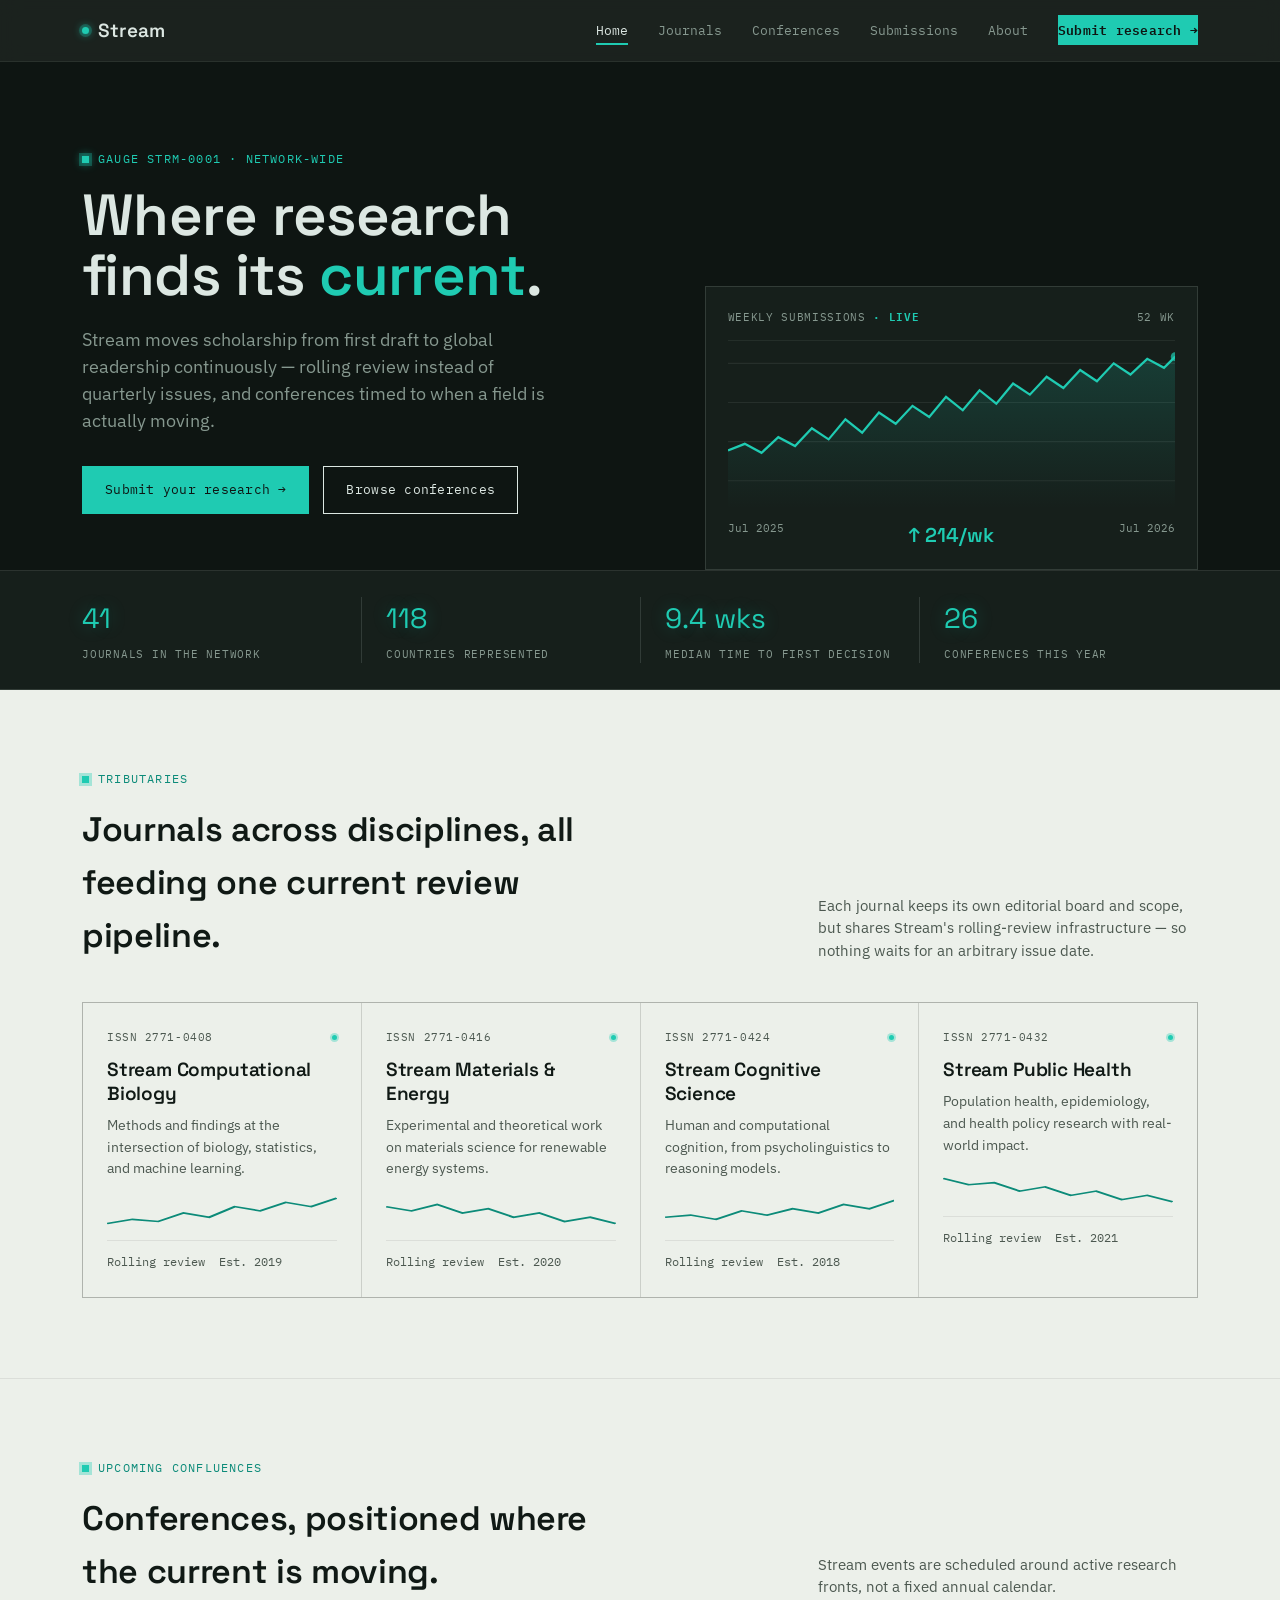
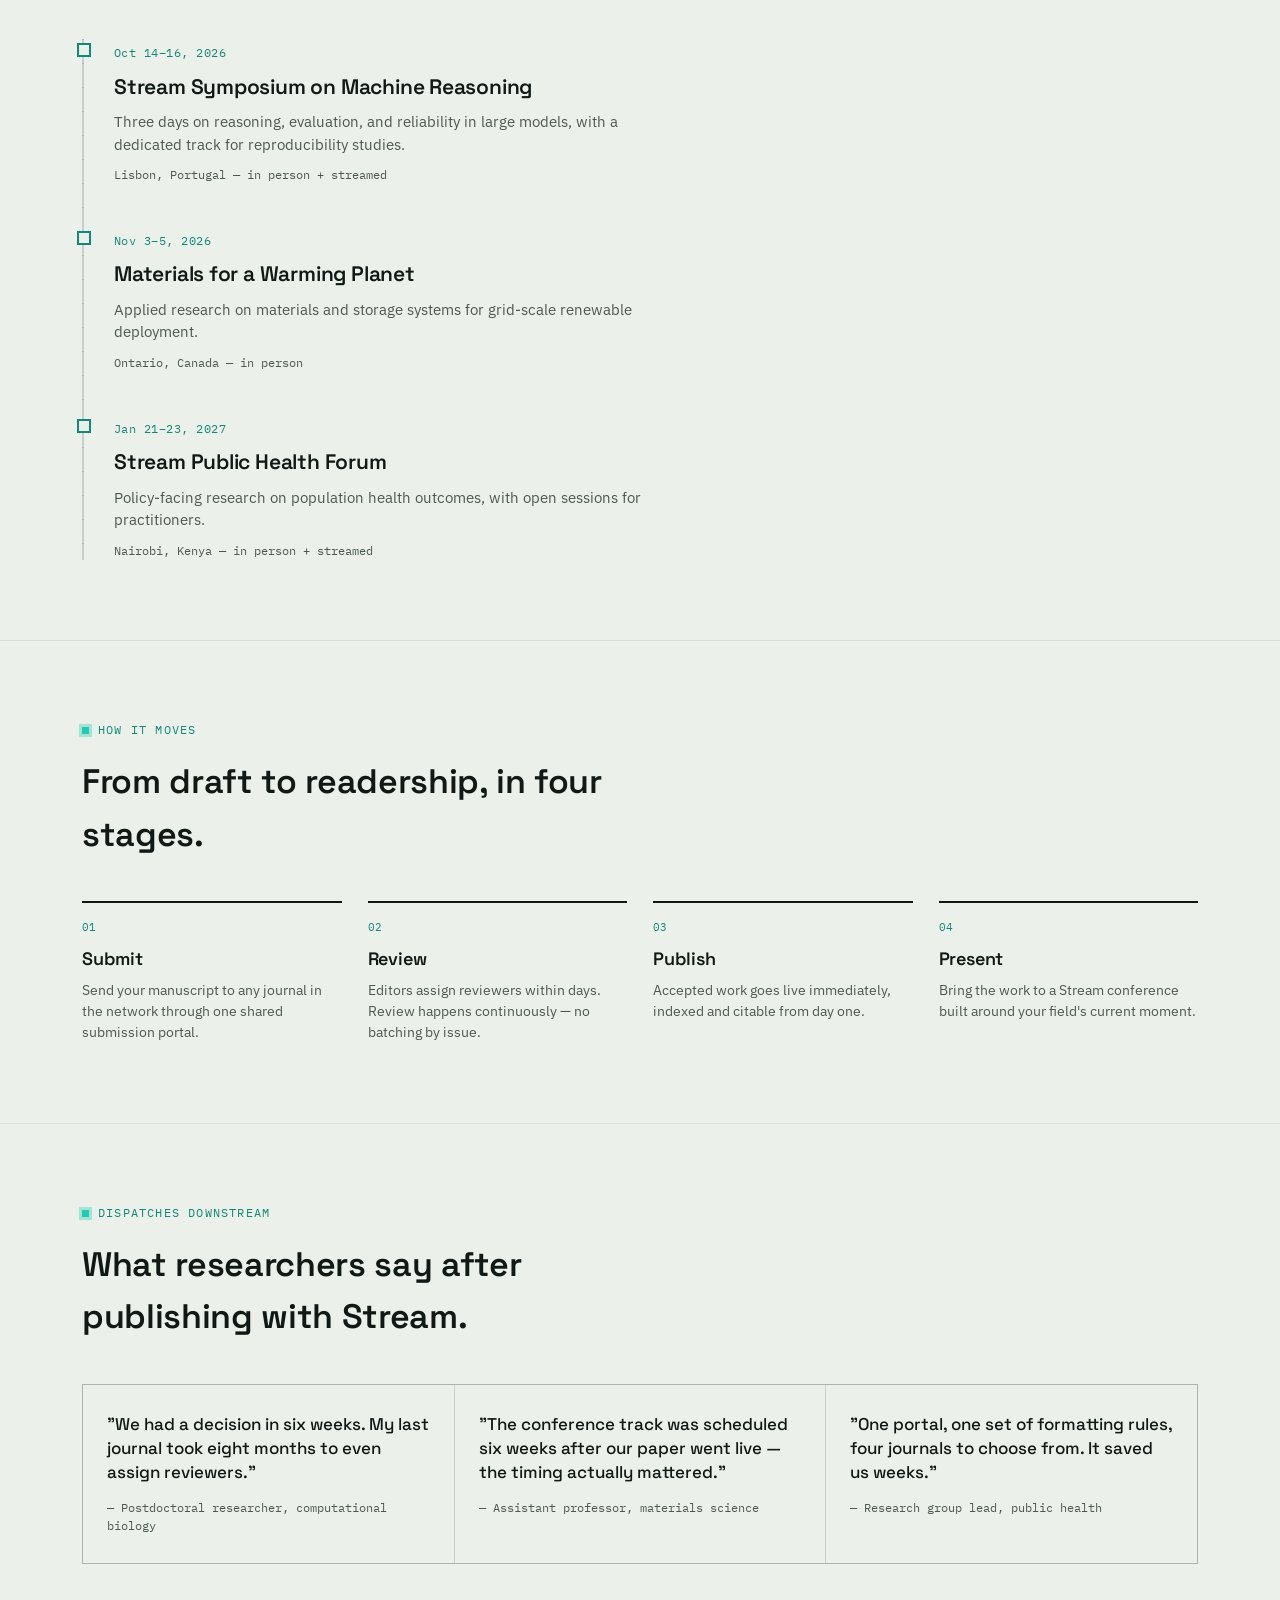
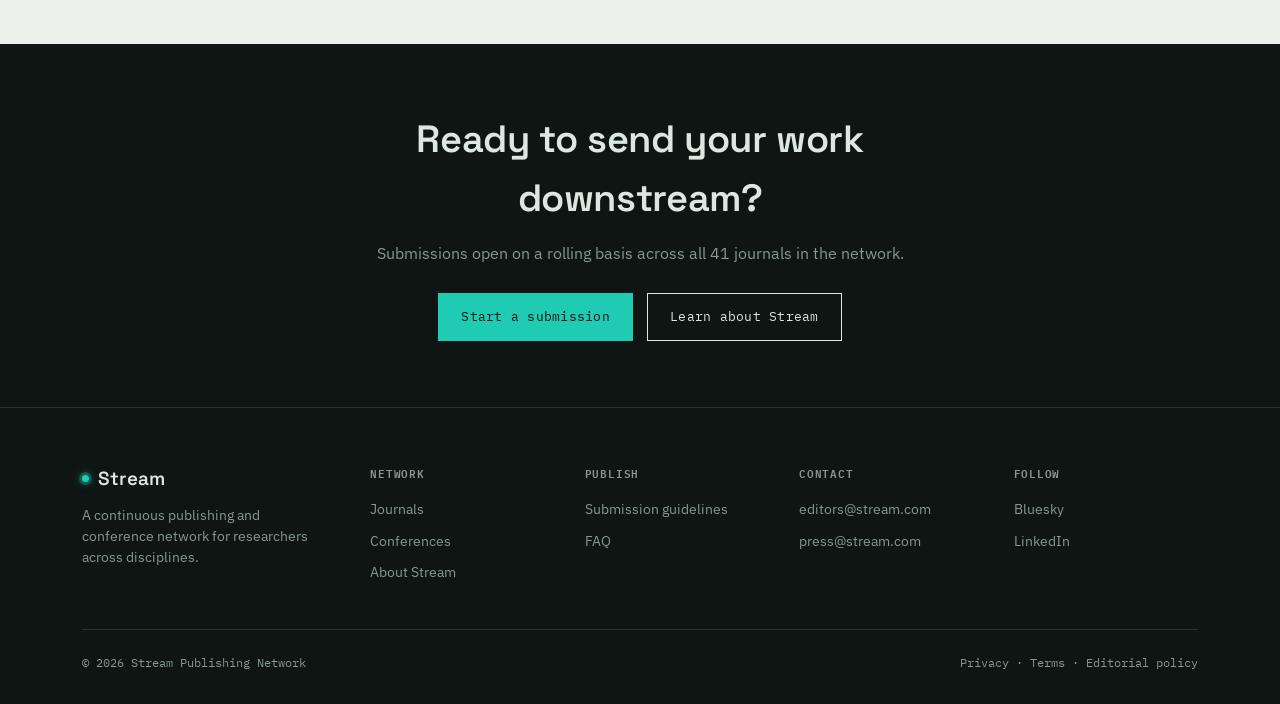
==== index.html @ e1306d45 "Initial commit" ====
<!DOCTYPE html>
<html lang="en">
<head>
<meta charset="UTF-8">
<meta name="viewport" content="width=device-width, initial-scale=1.0">
<title>Stream — Where research finds its current</title>
<meta name="description" content="Stream is a publishing and conference network for researchers — continuous review, global reach, and events that keep pace with your field.">
<link rel="stylesheet" href="style.css">
</head>
<body>

<header class="site-header">
  <nav class="nav">
    <a href="index.html" class="logo">
      <span class="live-dot"></span>Stream
    </a>
    <ul class="nav-links">
      <li><a href="index.html" class="active">Home</a></li>
      <li><a href="journals.html">Journals</a></li>
      <li><a href="conferences.html">Conferences</a></li>
      <li><a href="submissions.html">Submissions</a></li>
      <li><a href="about.html">About</a></li>
      <li><a href="submissions.html" class="nav-cta">Submit research →</a></li>
    </ul>
    <button class="nav-toggle" aria-label="Toggle menu"><span></span><span></span><span></span></button>
  </nav>
</header>

<section class="hero">
  <div class="wrap hero-grid">
    <div class="hero-inner">
      <div class="eyebrow">Gauge STRM-0001 · Network-wide</div>
      <h1>Where research<br>finds its <em>current</em>.</h1>
      <p class="lede">Stream moves scholarship from first draft to global readership continuously — rolling review instead of quarterly issues, and conferences timed to when a field is actually moving.</p>
      <div class="hero-actions">
        <a href="submissions.html" class="btn btn-primary">Submit your research <span class="btn-arrow">→</span></a>
        <a href="conferences.html" class="btn btn-ghost">Browse conferences</a>
      </div>
    </div>
    <div class="gauge-panel reveal">
      <div class="gauge-head"><span>Weekly submissions <b>· live</b></span><span>52 wk</span></div>
      <svg class="gauge-svg" viewBox="0 0 400 150" preserveAspectRatio="none" aria-hidden="true">
        <g stroke="rgba(220,231,227,0.08)" stroke-width="1">
          <line x1="0" y1="20" x2="400" y2="20"/>
          <line x1="0" y1="55" x2="400" y2="55"/>
          <line x1="0" y1="90" x2="400" y2="90"/>
          <line x1="0" y1="125" x2="400" y2="125"/>
        </g>
        <polyline points="0,98 15,92 30,100 45,86 60,94 75,78 90,88 105,70 120,82 135,64 150,74 165,58 180,68 195,50 210,62 225,44 240,56 255,38 270,48 285,32 300,42 315,26 330,36 345,20 360,30 375,16 390,24 400,14"
          fill="none" stroke="#1FCBB2" stroke-width="2"/>
        <polygon points="0,98 15,92 30,100 45,86 60,94 75,78 90,88 105,70 120,82 135,64 150,74 165,58 180,68 195,50 210,62 225,44 240,56 255,38 270,48 285,32 300,42 315,26 330,36 345,20 360,30 375,16 390,24 400,14 400,150 0,150"
          fill="url(#g1)" opacity="0.5"/>
        <defs>
          <linearGradient id="g1" x1="0" y1="0" x2="0" y2="1">
            <stop offset="0" stop-color="#1FCBB2" stop-opacity="0.35"/>
            <stop offset="1" stop-color="#1FCBB2" stop-opacity="0"/>
          </linearGradient>
        </defs>
        <circle cx="400" cy="14" r="4" fill="#1FCBB2"><animate attributeName="opacity" values="1;0.3;1" dur="2.2s" repeatCount="indefinite"/></circle>
      </svg>
      <div class="gauge-foot">
        <span>Jul 2025</span>
        <span class="reading">↑ 214/wk</span>
        <span>Jul 2026</span>
      </div>
    </div>
  </div>
</section>

<section class="confluence">
  <div class="wrap">
    <div class="confluence-item reveal">
      <div class="confluence-num">41</div>
      <div class="confluence-label">Journals in the network</div>
    </div>
    <div class="confluence-item reveal">
      <div class="confluence-num">118</div>
      <div class="confluence-label">Countries represented</div>
    </div>
    <div class="confluence-item reveal">
      <div class="confluence-num">9.4 wks</div>
      <div class="confluence-label">Median time to first decision</div>
    </div>
    <div class="confluence-item reveal">
      <div class="confluence-num">26</div>
      <div class="confluence-label">Conferences this year</div>
    </div>
  </div>
</section>

<section class="section">
  <div class="wrap">
    <div class="section-head">
      <div>
        <div class="eyebrow">Tributaries</div>
        <h2 class="reveal">Journals across disciplines, all feeding one current review pipeline.</h2>
      </div>
      <p class="reveal">Each journal keeps its own editorial board and scope, but shares Stream's rolling-review infrastructure — so nothing waits for an arbitrary issue date.</p>
    </div>
    <div class="tributaries">
      <div class="trib-card reveal">
        <div class="trib-code"><span>ISSN 2771-0408</span><span class="dot"></span></div>
        <h3>Stream Computational Biology</h3>
        <p>Methods and findings at the intersection of biology, statistics, and machine learning.</p>
        <svg class="trib-spark" viewBox="0 0 90 32" preserveAspectRatio="none" aria-hidden="true"><polyline points="0,26 10,22 20,24 30,16 40,20 50,10 60,14 70,6 80,10 90,2" fill="none" stroke="#0C8B79" stroke-width="1.5"/></svg>
      <div class="trib-meta"><span>Rolling review</span><span>Est. 2019</span></div>
      </div>
      <div class="trib-card reveal">
        <div class="trib-code"><span>ISSN 2771-0416</span><span class="dot"></span></div>
        <h3>Stream Materials &amp; Energy</h3>
        <p>Experimental and theoretical work on materials science for renewable energy systems.</p>
        <svg class="trib-spark" viewBox="0 0 90 32" preserveAspectRatio="none" aria-hidden="true"><polyline points="0,10 10,14 20,8 30,16 40,12 50,20 60,16 70,24 80,20 90,26" fill="none" stroke="#0C8B79" stroke-width="1.5"/></svg>
      <div class="trib-meta"><span>Rolling review</span><span>Est. 2020</span></div>
      </div>
      <div class="trib-card reveal">
        <div class="trib-code"><span>ISSN 2771-0424</span><span class="dot"></span></div>
        <h3>Stream Cognitive Science</h3>
        <p>Human and computational cognition, from psycholinguistics to reasoning models.</p>
        <svg class="trib-spark" viewBox="0 0 90 32" preserveAspectRatio="none" aria-hidden="true"><polyline points="0,20 10,18 20,22 30,14 40,18 50,12 60,16 70,8 80,12 90,4" fill="none" stroke="#0C8B79" stroke-width="1.5"/></svg>
      <div class="trib-meta"><span>Rolling review</span><span>Est. 2018</span></div>
      </div>
      <div class="trib-card reveal">
        <div class="trib-code"><span>ISSN 2771-0432</span><span class="dot"></span></div>
        <h3>Stream Public Health</h3>
        <p>Population health, epidemiology, and health policy research with real-world impact.</p>
        <svg class="trib-spark" viewBox="0 0 90 32" preserveAspectRatio="none" aria-hidden="true"><polyline points="0,6 10,12 20,10 30,18 40,14 50,22 60,18 70,26 80,22 90,28" fill="none" stroke="#0C8B79" stroke-width="1.5"/></svg>
      <div class="trib-meta"><span>Rolling review</span><span>Est. 2021</span></div>
      </div>
    </div>
  </div>
</section>

<section class="section">
  <div class="wrap">
    <div class="section-head">
      <div>
        <div class="eyebrow">Upcoming confluences</div>
        <h2 class="reveal">Conferences, positioned where the current is moving.</h2>
      </div>
      <p class="reveal">Stream events are scheduled around active research fronts, not a fixed annual calendar.</p>
    </div>
    <div class="river-map">
      <div class="stop reveal">
        <span class="stop-date">Oct 14–16, 2026</span>
        <h3>Stream Symposium on Machine Reasoning</h3>
        <p>Three days on reasoning, evaluation, and reliability in large models, with a dedicated track for reproducibility studies.</p>
        <span class="stop-loc">Lisbon, Portugal — in person + streamed</span>
      </div>
      <div class="stop reveal">
        <span class="stop-date">Nov 3–5, 2026</span>
        <h3>Materials for a Warming Planet</h3>
        <p>Applied research on materials and storage systems for grid-scale renewable deployment.</p>
        <span class="stop-loc">Ontario, Canada — in person</span>
      </div>
      <div class="stop reveal">
        <span class="stop-date">Jan 21–23, 2027</span>
        <h3>Stream Public Health Forum</h3>
        <p>Policy-facing research on population health outcomes, with open sessions for practitioners.</p>
        <span class="stop-loc">Nairobi, Kenya — in person + streamed</span>
      </div>
    </div>
  </div>
</section>

<section class="section">
  <div class="wrap">
    <div class="section-head">
      <div>
        <div class="eyebrow">How it moves</div>
        <h2 class="reveal">From draft to readership, in four stages.</h2>
      </div>
    </div>
    <div class="process">
      <div class="process-step reveal">
        <div class="process-num">01</div>
        <h3>Submit</h3>
        <p>Send your manuscript to any journal in the network through one shared submission portal.</p>
      </div>
      <div class="process-step reveal">
        <div class="process-num">02</div>
        <h3>Review</h3>
        <p>Editors assign reviewers within days. Review happens continuously — no batching by issue.</p>
      </div>
      <div class="process-step reveal">
        <div class="process-num">03</div>
        <h3>Publish</h3>
        <p>Accepted work goes live immediately, indexed and citable from day one.</p>
      </div>
      <div class="process-step reveal">
        <div class="process-num">04</div>
        <h3>Present</h3>
        <p>Bring the work to a Stream conference built around your field's current moment.</p>
      </div>
    </div>
  </div>
</section>

<section class="section" style="border-bottom:none;">
  <div class="wrap">
    <div class="section-head">
      <div>
        <div class="eyebrow">Dispatches downstream</div>
        <h2 class="reveal">What researchers say after publishing with Stream.</h2>
      </div>
    </div>
    <div class="dispatches">
      <div class="dispatch reveal">
        <blockquote>"We had a decision in six weeks. My last journal took eight months to even assign reviewers."</blockquote>
        <cite>— Postdoctoral researcher, computational biology</cite>
      </div>
      <div class="dispatch reveal">
        <blockquote>"The conference track was scheduled six weeks after our paper went live — the timing actually mattered."</blockquote>
        <cite>— Assistant professor, materials science</cite>
      </div>
      <div class="dispatch reveal">
        <blockquote>"One portal, one set of formatting rules, four journals to choose from. It saved us weeks."</blockquote>
        <cite>— Research group lead, public health</cite>
      </div>
    </div>
  </div>
</section>

<section class="cta-banner">
  <div class="wrap">
    <h2>Ready to send your work downstream?</h2>
    <p>Submissions open on a rolling basis across all 41 journals in the network.</p>
    <div class="hero-actions">
      <a href="submissions.html" class="btn btn-primary">Start a submission</a>
      <a href="about.html" class="btn btn-ghost">Learn about Stream</a>
    </div>
  </div>
</section>

<footer class="site-footer">
  <div class="wrap">
    <div class="footer-top">
      <div class="footer-brand">
        <a href="index.html" class="logo">
          <span class="live-dot"></span>Stream
        </a>
        <p>A continuous publishing and conference network for researchers across disciplines.</p>
      </div>
      <div class="footer-col">
        <h4>Network</h4>
        <a href="journals.html">Journals</a>
        <a href="conferences.html">Conferences</a>
        <a href="about.html">About Stream</a>
      </div>
      <div class="footer-col">
        <h4>Publish</h4>
        <a href="submissions.html">Submission guidelines</a>
        <a href="submissions.html#faq">FAQ</a>
      </div>
      <div class="footer-col">
        <h4>Contact</h4>
        <a href="mailto:editors@stream.com">editors@stream.com</a>
        <a href="mailto:press@stream.com">press@stream.com</a>
      </div>
      <div class="footer-col">
        <h4>Follow</h4>
        <a href="#">Bluesky</a>
        <a href="#">LinkedIn</a>
      </div>
    </div>
    <div class="footer-bottom">
      <span>© 2026 Stream Publishing Network</span>
      <span>Privacy · Terms · Editorial policy</span>
    </div>
  </div>
</footer>

<script src="main.js"></script>
</body>
</html>
---- style.css ----
/* =========================================================
   STREAM — design tokens
   Concept: the visual language of a stream-gauge / hydrology
   instrument network, not an editorial journal. Dark instrument
   panel for chrome + data, pale "chart paper" for reading sections.
   ========================================================= */
@import url('https://fonts.googleapis.com/css2?family=Space+Grotesk:wght@400;500;600;700&family=IBM+Plex+Sans:wght@400;500;600&family=IBM+Plex+Mono:wght@400;500;600&display=swap');

:root{
  --ink: #0E1512;
  --ink-raised: #161F1B;
  --ink-line: rgba(220,231,227,0.14);
  --ink-line-soft: rgba(220,231,227,0.07);
  --on-dark: #DCE7E2;
  --on-dark-soft: #86988F;

  --paper: #ECF0EA;
  --paper-raised: #E1E8DF;
  --line: rgba(14,21,18,0.15);
  --line-soft: rgba(14,21,18,0.08);
  --text: #101915;
  --text-soft: #4C5850;

  --flow: #1FCBB2;
  --flow-deep: #0C8B79;
  --flow-glow: rgba(31,203,178,0.35);
  --amber: #FFB238;
  --alert: #FF6B4A;

  --display: 'Space Grotesk', 'Arial Narrow', sans-serif;
  --body: 'IBM Plex Sans', -apple-system, BlinkMacSystemFont, sans-serif;
  --mono: 'IBM Plex Mono', ui-monospace, monospace;

  --max: 1180px;
}

*{box-sizing:border-box;}
html{scroll-behavior:smooth;}
body{
  margin:0;
  background:var(--paper);
  color:var(--text);
  font-family:var(--body);
  font-size:16px;
  line-height:1.55;
  -webkit-font-smoothing:antialiased;
}
img{max-width:100%;display:block;}
a{color:inherit;text-decoration:none;}
ul{margin:0;padding:0;list-style:none;}
h1,h2,h3,h4{font-family:var(--display);font-weight:600;margin:0;letter-spacing:-.01em;}
p{margin:0;}

.wrap{max-width:var(--max);margin:0 auto;padding:0 32px;}
@media (max-width:640px){.wrap{padding:0 20px;}}

/* -------------------- eyebrow / station label -------------------- */
.eyebrow{
  display:flex;align-items:center;gap:9px;
  font-family:var(--mono);font-size:12px;letter-spacing:.1em;text-transform:uppercase;
  color:var(--flow-deep);margin-bottom:16px;
}
.eyebrow::before{
  content:"";width:7px;height:7px;flex-shrink:0;
  background:var(--flow);
  box-shadow:0 0 0 3px var(--flow-glow);
}
.hero .eyebrow, .page-hero .eyebrow{color:var(--flow);}
.hero .eyebrow::before, .page-hero .eyebrow::before{box-shadow:0 0 0 3px rgba(31,203,178,.28), 0 0 10px var(--flow);}

/* -------------------- header / nav (permanent instrument bar) -------------------- */
.site-header{
  position:sticky;top:0;z-index:50;
  background:rgba(14,21,18,0.94);
  backdrop-filter:blur(10px);
  border-bottom:1px solid var(--ink-line-soft);
}
.nav{
  display:flex;align-items:center;justify-content:space-between;
  padding:16px 32px;max-width:var(--max);margin:0 auto;
}
.logo{
  font-family:var(--display);font-size:19px;font-weight:600;letter-spacing:.01em;
  display:flex;align-items:center;gap:9px;color:var(--on-dark);
}
.logo .live-dot{
  width:7px;height:7px;border-radius:50%;background:var(--flow);
  box-shadow:0 0 0 3px rgba(31,203,178,.25),0 0 8px var(--flow);
  animation:pulse 2.4s ease-in-out infinite;flex-shrink:0;
}
.logo svg{display:none;}
@keyframes pulse{0%,100%{opacity:1;}50%{opacity:.35;}}
.nav-links{display:flex;align-items:center;gap:30px;font-family:var(--mono);font-size:13px;}
.nav-links a{position:relative;padding:4px 0;color:var(--on-dark-soft);transition:color .2s ease;}
.nav-links a:hover, .nav-links a.active{color:var(--on-dark);}
.nav-links a.active::after{content:"";position:absolute;left:0;right:0;bottom:-2px;height:2px;background:var(--flow);}
.nav-cta{
  background:var(--flow);color:var(--ink) !important;padding:9px 16px;
  font-size:12.5px;letter-spacing:.02em;font-weight:600;
  transition:background .2s ease, transform .2s ease;
}
.nav-cta:hover{background:var(--on-dark);transform:translateY(-1px);}
.nav-toggle{display:none;background:none;border:0;cursor:pointer;padding:6px;}
.nav-toggle span{display:block;width:22px;height:2px;background:var(--on-dark);margin:5px 0;transition:.2s;}

@media (max-width:860px){
  .nav-links{
    position:fixed;inset:0 0 auto auto;top:57px;right:0;
    background:var(--ink-raised);flex-direction:column;align-items:flex-start;
    width:min(78vw,320px);height:calc(100vh - 57px);padding:30px 28px;gap:22px;
    border-left:1px solid var(--ink-line);
    transform:translateX(100%);transition:transform .3s ease;
  }
  .nav-links.open{transform:translateX(0);}
  .nav-toggle{display:block;}
  .nav-cta{margin-top:6px;}
}

/* -------------------- buttons -------------------- */
.btn{
  display:inline-flex;align-items:center;gap:8px;font-family:var(--mono);font-size:13px;
  letter-spacing:.02em;padding:13px 22px;border:1px solid var(--text);cursor:pointer;
  transition:all .2s ease;
}
.btn-primary{background:var(--text);color:var(--paper);}
.btn-primary:hover{background:var(--flow-deep);border-color:var(--flow-deep);color:#fff;transform:translateY(-1px);}
.btn-ghost{background:transparent;color:var(--text);}
.btn-ghost:hover{background:var(--text);color:var(--paper);}
.btn-arrow{transition:transform .2s ease;}
.btn:hover .btn-arrow{transform:translateX(3px);}

.hero .btn, .page-hero .btn, .cta-banner .btn{border-color:var(--on-dark);color:var(--on-dark);}
.hero .btn-primary, .page-hero .btn-primary, .cta-banner .btn-primary{background:var(--flow);border-color:var(--flow);color:var(--ink);}
.hero .btn-primary:hover, .page-hero .btn-primary:hover, .cta-banner .btn-primary:hover{background:var(--on-dark);border-color:var(--on-dark);}
.hero .btn-ghost:hover, .page-hero .btn-ghost:hover, .cta-banner .btn-ghost:hover{background:var(--on-dark);color:var(--ink);}

/* -------------------- hero: instrument panel + hydrograph -------------------- */
.hero{
  position:relative;overflow:hidden;padding:88px 0 0;
  background:var(--ink);color:var(--on-dark);
  border-bottom:1px solid var(--ink-line);
}
.hero-grid{display:grid;grid-template-columns:1.1fr .9fr;gap:20px;align-items:end;}
.hero-inner{position:relative;z-index:1;padding-bottom:56px;}
.hero h1{font-size:clamp(36px,5.2vw,58px);line-height:1.04;color:var(--on-dark);}
.hero h1 em{color:var(--flow);font-style:normal;}
.hero p.lede{font-size:17.5px;color:var(--on-dark-soft);max-width:480px;margin-top:20px;font-family:var(--body);}
.hero-actions{display:flex;gap:14px;margin-top:32px;flex-wrap:wrap;}

.gauge-panel{
  position:relative;border:1px solid var(--ink-line);background:var(--ink-raised);
  padding:20px 22px 0;align-self:end;
}
.gauge-head{display:flex;justify-content:space-between;align-items:baseline;font-family:var(--mono);font-size:11px;letter-spacing:.06em;color:var(--on-dark-soft);text-transform:uppercase;padding-bottom:14px;border-bottom:1px solid var(--ink-line-soft);}
.gauge-head b{color:var(--flow);font-weight:600;}
.gauge-svg{width:100%;height:auto;display:block;}
.gauge-foot{display:flex;justify-content:space-between;font-family:var(--mono);font-size:11px;color:var(--on-dark-soft);padding:12px 0 18px;}
.gauge-foot .reading{color:var(--flow);font-size:20px;font-weight:600;font-family:var(--display);}

.page-hero{padding:64px 0 52px;background:var(--ink);color:var(--on-dark);border-bottom:1px solid var(--ink-line);}
.page-hero h1{font-size:clamp(32px,4.6vw,48px);color:var(--on-dark);}
.page-hero p.lede{font-size:17px;color:var(--on-dark-soft);max-width:600px;margin-top:14px;font-family:var(--body);}

/* -------------------- confluence stat strip (dark readout) -------------------- */
.confluence{background:var(--ink-raised);border-bottom:1px solid var(--ink-line);}
.confluence .wrap{display:grid;grid-template-columns:repeat(4,1fr);padding:26px 32px;}
.confluence-item{padding:0 24px;border-left:1px solid var(--ink-line);}
.confluence-item:first-child{border-left:none;padding-left:0;}
.confluence-num{font-family:var(--display);font-size:28px;color:var(--flow);text-shadow:0 0 18px rgba(31,203,178,.3);}
.confluence-label{font-family:var(--mono);font-size:11px;letter-spacing:.07em;text-transform:uppercase;color:var(--on-dark-soft);margin-top:5px;}
@media (max-width:760px){.confluence .wrap{grid-template-columns:repeat(2,1fr);gap:22px 0;}.confluence-item{border-left:none;padding-left:0;}}

/* -------------------- section rhythm -------------------- */
.section{padding:80px 0;border-bottom:1px solid var(--line-soft);}
.section-head{display:flex;justify-content:space-between;align-items:flex-end;gap:20px;margin-bottom:40px;flex-wrap:wrap;}
.section-head h2{font-size:clamp(26px,3.4vw,34px);max-width:520px;}
.section-head p{color:var(--text-soft);max-width:380px;font-size:14.5px;}

/* -------------------- tributary / journal cards (gauge station plaques) -------------------- */
.tributaries{display:grid;grid-template-columns:repeat(auto-fit,minmax(258px,1fr));gap:1px;background:var(--line);border:1px solid var(--line);}
.trib-card{background:var(--paper);padding:26px 24px;transition:background .2s ease;}
.trib-card:hover{background:var(--paper-raised);}
.trib-code{font-family:var(--mono);font-size:11px;color:var(--text-soft);letter-spacing:.05em;display:flex;justify-content:space-between;align-items:center;}
.trib-code .dot{width:5px;height:5px;background:var(--flow);border-radius:50%;box-shadow:0 0 0 2px var(--flow-glow);}
.trib-card h3{font-size:19px;margin-top:12px;line-height:1.25;}
.trib-card p{color:var(--text-soft);font-size:14px;margin-top:9px;}
.trib-spark{width:100%;height:34px;margin-top:16px;display:block;}
.trib-meta{margin-top:10px;font-family:var(--mono);font-size:11.5px;color:var(--text-soft);display:flex;gap:14px;border-top:1px solid var(--line-soft);padding-top:12px;}

/* -------------------- conference stops (gauge network route) -------------------- */
.river-map{position:relative;padding-left:30px;border-left:2px solid var(--line);background-image:repeating-linear-gradient(to bottom, var(--line) 0 1px, transparent 1px 24px);background-position:-2px 0;background-size:2px 100%;background-repeat:repeat-y;}
.stop{position:relative;padding-bottom:42px;}
.stop:last-child{padding-bottom:0;}
.stop::before{
  content:"";position:absolute;left:-37px;top:4px;width:10px;height:10px;
  background:var(--paper);border:2px solid var(--flow-deep);
}
.stop-date{font-family:var(--mono);font-size:12px;color:var(--flow-deep);letter-spacing:.04em;}
.stop h3{font-size:21px;margin-top:7px;}
.stop p{color:var(--text-soft);margin-top:8px;font-size:14.5px;max-width:560px;}
.stop-loc{font-family:var(--mono);font-size:12px;color:var(--text-soft);margin-top:10px;display:block;}

/* -------------------- process -------------------- */
.process{display:grid;grid-template-columns:repeat(4,1fr);gap:26px;}
.process-step{border-top:2px solid var(--text);padding-top:16px;}
.process-num{font-family:var(--mono);font-size:11px;color:var(--flow-deep);}
.process-step h3{font-size:18px;margin-top:9px;}
.process-step p{font-size:13.5px;color:var(--text-soft);margin-top:7px;}
@media (max-width:860px){.process{grid-template-columns:repeat(2,1fr);}}
@media (max-width:520px){.process{grid-template-columns:1fr;}}

/* -------------------- dispatches -------------------- */
.dispatches{display:grid;grid-template-columns:repeat(3,1fr);gap:1px;background:var(--line);border:1px solid var(--line);}
.dispatch{background:var(--paper);padding:28px 24px;}
.dispatch blockquote{font-family:var(--display);font-weight:500;font-size:17px;line-height:1.4;margin:0;color:var(--text);}
.dispatch cite{display:block;margin-top:15px;font-style:normal;font-family:var(--mono);font-size:11.5px;color:var(--text-soft);}
@media (max-width:860px){.dispatches{grid-template-columns:1fr;}}

/* -------------------- cta banner -------------------- */
.cta-banner{background:var(--ink);color:var(--on-dark);padding:66px 0;text-align:center;border-bottom:1px solid var(--ink-line);}
.cta-banner h2{color:var(--on-dark);font-size:clamp(26px,3.6vw,38px);max-width:620px;margin:0 auto;}
.cta-banner p{color:var(--on-dark-soft);margin-top:13px;font-size:15.5px;}
.cta-banner .hero-actions{justify-content:center;margin-top:28px;}

/* -------------------- footer -------------------- */
.site-footer{padding:56px 0 32px;background:var(--ink);color:var(--on-dark);}
.footer-top{display:grid;grid-template-columns:1.4fr repeat(4,1fr);gap:30px;padding-bottom:40px;border-bottom:1px solid var(--ink-line);}
.footer-brand .logo{margin-bottom:12px;color:var(--on-dark);}
.footer-brand p{color:var(--on-dark-soft);font-size:13.5px;max-width:240px;}
.footer-col h4{font-family:var(--mono);font-size:11px;letter-spacing:.07em;text-transform:uppercase;color:var(--on-dark-soft);margin-bottom:13px;}
.footer-col a{display:block;font-size:14px;padding:5px 0;color:var(--on-dark-soft);transition:color .15s ease;}
.footer-col a:hover{color:var(--flow);}
.footer-bottom{display:flex;justify-content:space-between;padding-top:24px;font-family:var(--mono);font-size:11.5px;color:var(--on-dark-soft);flex-wrap:wrap;gap:10px;}
@media (max-width:860px){.footer-top{grid-template-columns:repeat(2,1fr);}}
@media (max-width:520px){.footer-top{grid-template-columns:1fr;}}

/* -------------------- generic content blocks -------------------- */
.two-col{display:grid;grid-template-columns:1fr 1fr;gap:56px;}
@media (max-width:860px){.two-col{grid-template-columns:1fr;}}
.prose p{color:var(--text-soft);font-size:15.5px;margin-bottom:15px;}
.prose h3{font-size:21px;margin:26px 0 11px;}

.value-grid{display:grid;grid-template-columns:repeat(3,1fr);gap:26px;}
@media (max-width:760px){.value-grid{grid-template-columns:1fr;}}
.value-card{padding-top:16px;border-top:1px solid var(--line);}
.value-card h3{font-size:18px;margin-bottom:7px;}
.value-card p{color:var(--text-soft);font-size:14px;}

.people-grid{display:grid;grid-template-columns:repeat(4,1fr);gap:24px;}
@media (max-width:860px){.people-grid{grid-template-columns:repeat(2,1fr);}}
.person{padding-top:13px;border-top:1px solid var(--line);}
.person h3{font-size:15.5px;font-family:var(--body);font-weight:600;}
.person span{display:block;font-family:var(--mono);font-size:11.5px;color:var(--text-soft);margin-top:4px;}

.checklist{display:flex;flex-direction:column;gap:13px;}
.checklist li{display:flex;gap:12px;font-size:14.5px;color:var(--text-soft);align-items:flex-start;}
.checklist li::before{content:"—";color:var(--flow-deep);flex-shrink:0;font-family:var(--mono);}

table.timeline{width:100%;border-collapse:collapse;margin-top:6px;}
table.timeline th{font-family:var(--mono);font-size:11px;text-transform:uppercase;letter-spacing:.06em;color:var(--text-soft);text-align:left;padding:10px 14px;border-bottom:1px solid var(--line);}
table.timeline td{padding:13px 14px;border-bottom:1px solid var(--line-soft);font-size:14px;}
table.timeline td:first-child{font-family:var(--mono);color:var(--flow-deep);white-space:nowrap;}

.faq-item{border-top:1px solid var(--line);padding:20px 0;}
.faq-item h3{font-size:16.5px;margin-bottom:7px;}
.faq-item p{color:var(--text-soft);font-size:14px;}

.filter-row{display:flex;gap:10px;flex-wrap:wrap;margin-bottom:34px;}
.filter-pill{font-family:var(--mono);font-size:12px;padding:8px 16px;border:1px solid var(--line);color:var(--text-soft);cursor:pointer;transition:all .15s ease;background:transparent;}
.filter-pill:hover, .filter-pill.active{border-color:var(--flow-deep);color:var(--flow-deep);background:var(--paper-raised);}

/* scroll reveal */
.reveal{opacity:0;transform:translateY(14px);transition:opacity .6s ease, transform .6s ease;}
.reveal.in{opacity:1;transform:translateY(0);}
@media (prefers-reduced-motion: reduce){
  .reveal{opacity:1;transform:none;transition:none;}
  .logo .live-dot{animation:none;}
  html{scroll-behavior:auto;}
}
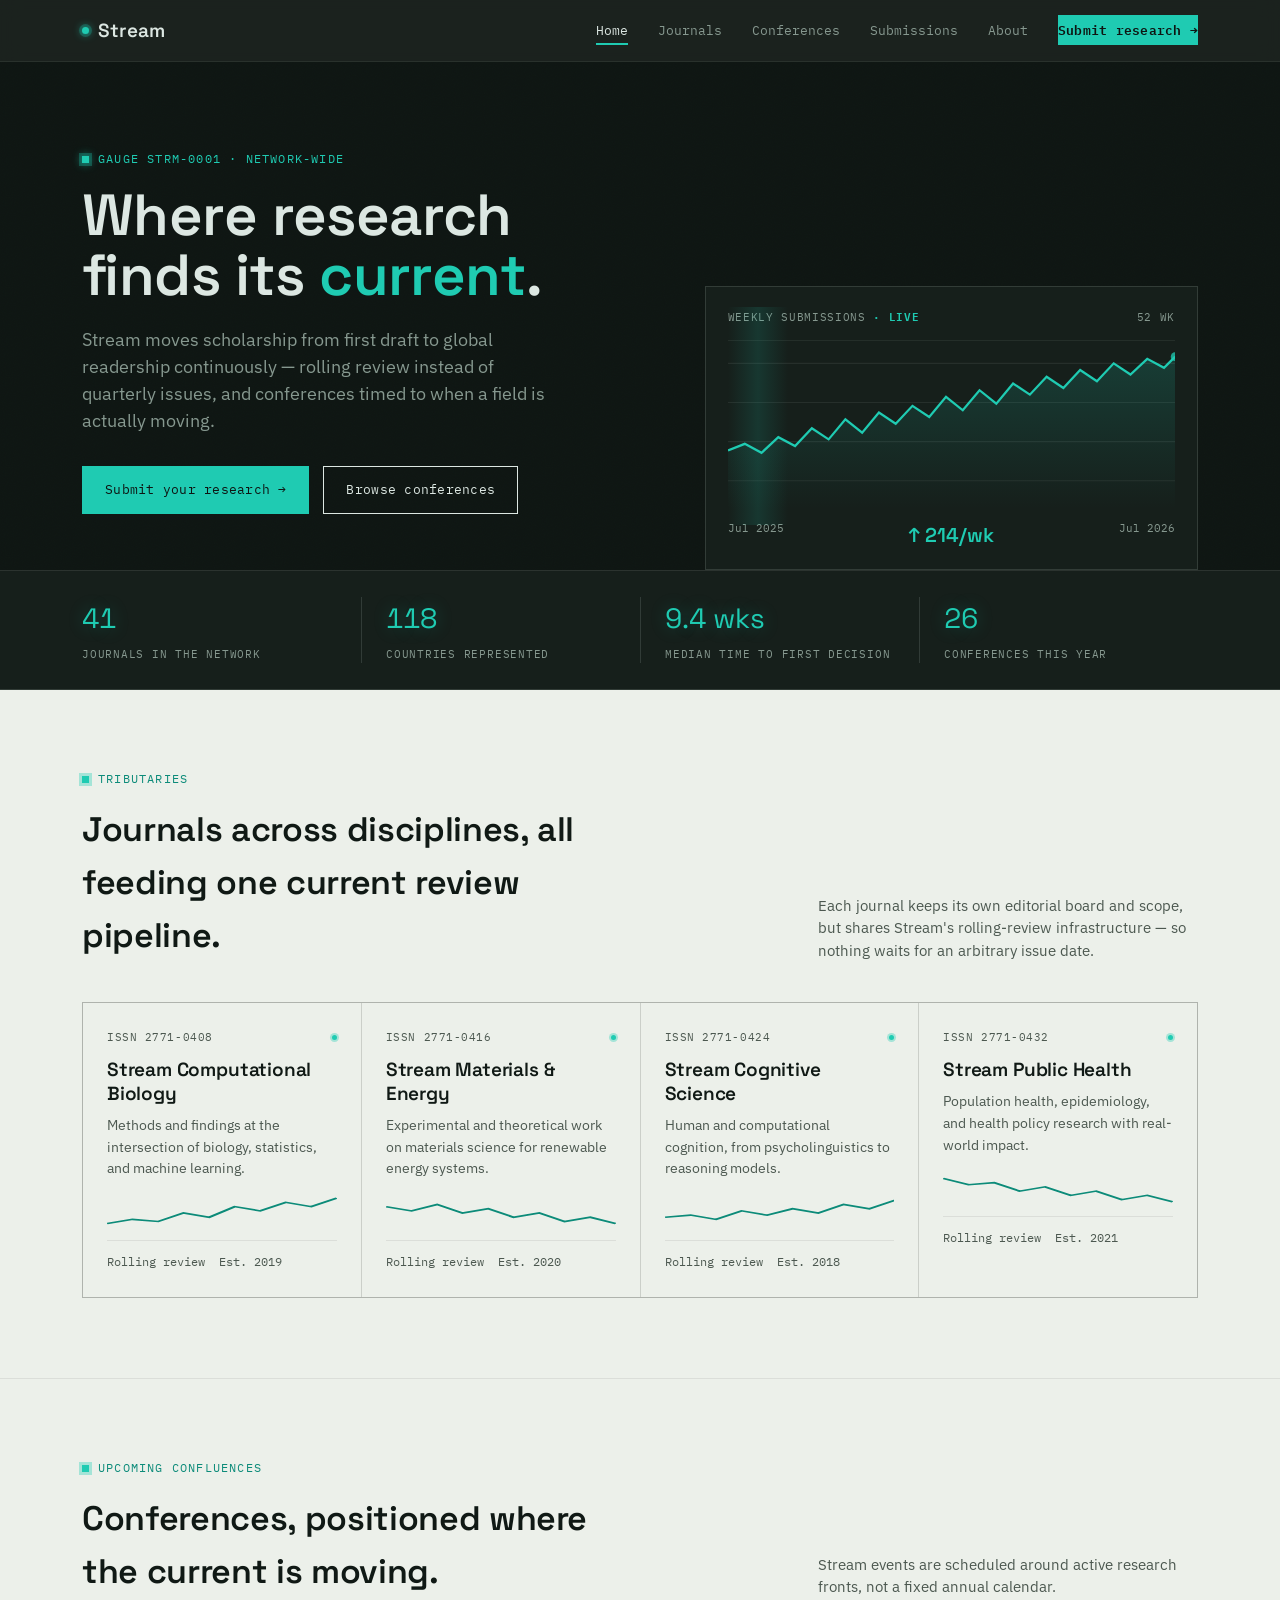
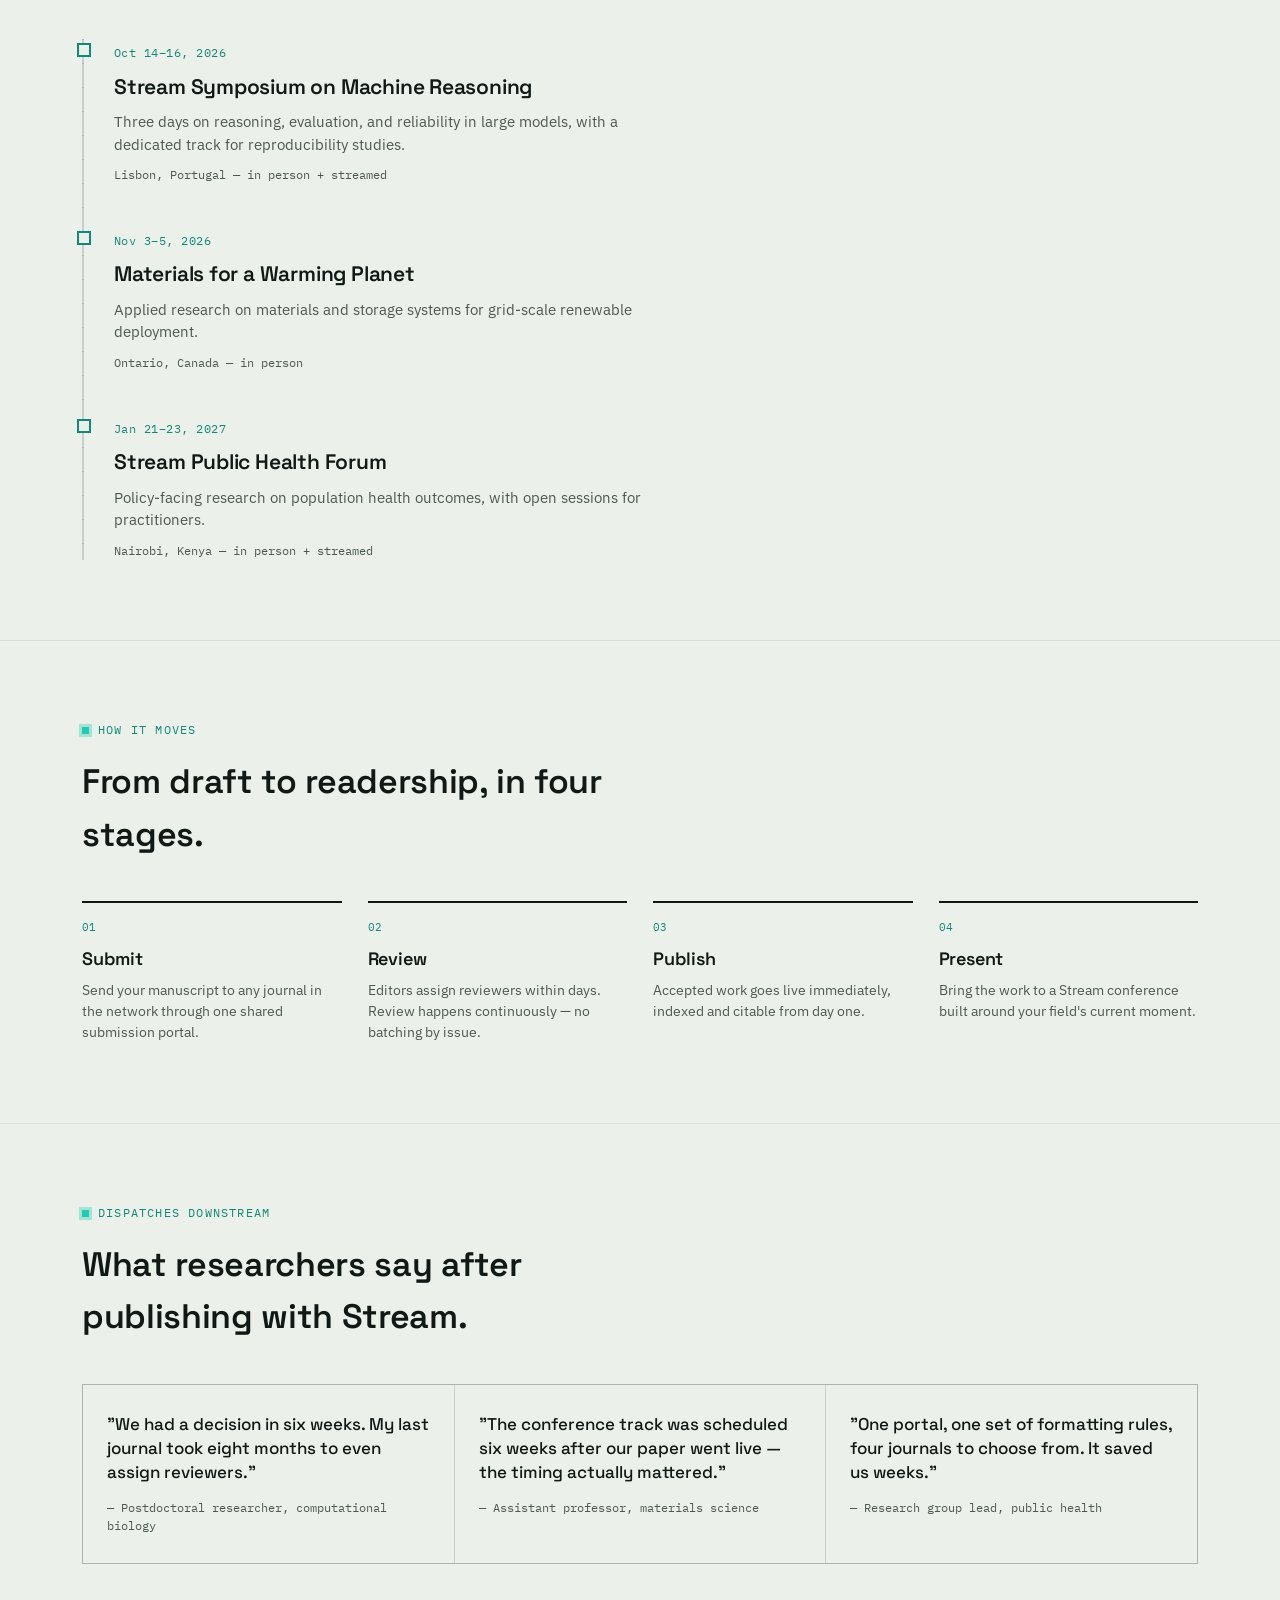
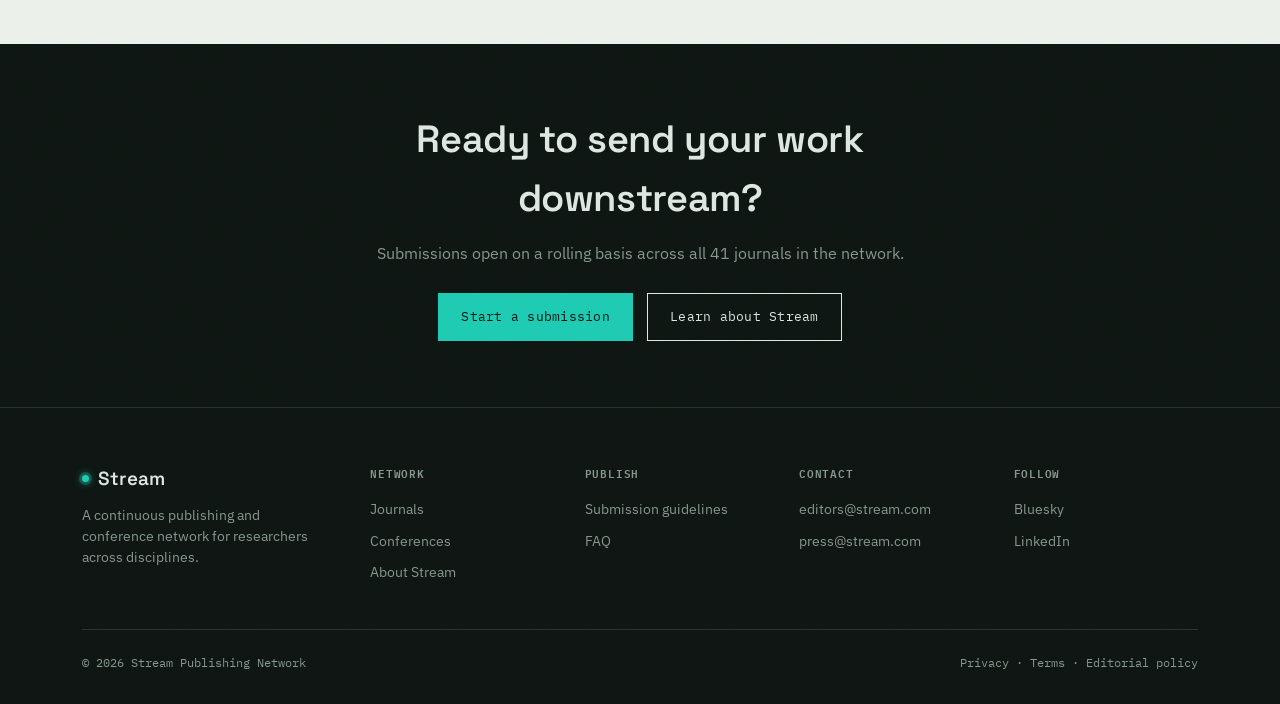
==== commit 6ff8b10d: "Initial commit" ====
--- a/index.html
+++ b/index.html
@@ -20,7 +20,7 @@
       <li><a href="conferences.html">Conferences</a></li>
       <li><a href="submissions.html">Submissions</a></li>
       <li><a href="about.html">About</a></li>
-      <li><a href="submissions.html" class="nav-cta">Submit research →</a></li>
+      <li><a href="submissions.html#submission-form" class="nav-cta">Submit research →</a></li>
     </ul>
     <button class="nav-toggle" aria-label="Toggle menu"><span></span><span></span><span></span></button>
   </nav>
@@ -33,7 +33,7 @@
       <h1>Where research<br>finds its <em>current</em>.</h1>
       <p class="lede">Stream moves scholarship from first draft to global readership continuously — rolling review instead of quarterly issues, and conferences timed to when a field is actually moving.</p>
       <div class="hero-actions">
-        <a href="submissions.html" class="btn btn-primary">Submit your research <span class="btn-arrow">→</span></a>
+        <a href="submissions.html#submission-form" class="btn btn-primary">Submit your research <span class="btn-arrow">→</span></a>
         <a href="conferences.html" class="btn btn-ghost">Browse conferences</a>
       </div>
     </div>
@@ -47,7 +47,7 @@
           <line x1="0" y1="125" x2="400" y2="125"/>
         </g>
         <polyline points="0,98 15,92 30,100 45,86 60,94 75,78 90,88 105,70 120,82 135,64 150,74 165,58 180,68 195,50 210,62 225,44 240,56 255,38 270,48 285,32 300,42 315,26 330,36 345,20 360,30 375,16 390,24 400,14"
-          fill="none" stroke="#1FCBB2" stroke-width="2"/>
+          fill="none" stroke="#1FCBB2" stroke-width="2" pathLength="1"/>
         <polygon points="0,98 15,92 30,100 45,86 60,94 75,78 90,88 105,70 120,82 135,64 150,74 165,58 180,68 195,50 210,62 225,44 240,56 255,38 270,48 285,32 300,42 315,26 330,36 345,20 360,30 375,16 390,24 400,14 400,150 0,150"
           fill="url(#g1)" opacity="0.5"/>
         <defs>
@@ -102,28 +102,28 @@
         <div class="trib-code"><span>ISSN 2771-0408</span><span class="dot"></span></div>
         <h3>Stream Computational Biology</h3>
         <p>Methods and findings at the intersection of biology, statistics, and machine learning.</p>
-        <svg class="trib-spark" viewBox="0 0 90 32" preserveAspectRatio="none" aria-hidden="true"><polyline points="0,26 10,22 20,24 30,16 40,20 50,10 60,14 70,6 80,10 90,2" fill="none" stroke="#0C8B79" stroke-width="1.5"/></svg>
+        <svg class="trib-spark" viewBox="0 0 90 32" preserveAspectRatio="none" aria-hidden="true"><polyline points="0,26 10,22 20,24 30,16 40,20 50,10 60,14 70,6 80,10 90,2" fill="none" stroke="#0C8B79" stroke-width="1.5" pathLength="1"/></svg>
       <div class="trib-meta"><span>Rolling review</span><span>Est. 2019</span></div>
       </div>
       <div class="trib-card reveal">
         <div class="trib-code"><span>ISSN 2771-0416</span><span class="dot"></span></div>
         <h3>Stream Materials &amp; Energy</h3>
         <p>Experimental and theoretical work on materials science for renewable energy systems.</p>
-        <svg class="trib-spark" viewBox="0 0 90 32" preserveAspectRatio="none" aria-hidden="true"><polyline points="0,10 10,14 20,8 30,16 40,12 50,20 60,16 70,24 80,20 90,26" fill="none" stroke="#0C8B79" stroke-width="1.5"/></svg>
+        <svg class="trib-spark" viewBox="0 0 90 32" preserveAspectRatio="none" aria-hidden="true"><polyline points="0,10 10,14 20,8 30,16 40,12 50,20 60,16 70,24 80,20 90,26" fill="none" stroke="#0C8B79" stroke-width="1.5" pathLength="1"/></svg>
       <div class="trib-meta"><span>Rolling review</span><span>Est. 2020</span></div>
       </div>
       <div class="trib-card reveal">
         <div class="trib-code"><span>ISSN 2771-0424</span><span class="dot"></span></div>
         <h3>Stream Cognitive Science</h3>
         <p>Human and computational cognition, from psycholinguistics to reasoning models.</p>
-        <svg class="trib-spark" viewBox="0 0 90 32" preserveAspectRatio="none" aria-hidden="true"><polyline points="0,20 10,18 20,22 30,14 40,18 50,12 60,16 70,8 80,12 90,4" fill="none" stroke="#0C8B79" stroke-width="1.5"/></svg>
+        <svg class="trib-spark" viewBox="0 0 90 32" preserveAspectRatio="none" aria-hidden="true"><polyline points="0,20 10,18 20,22 30,14 40,18 50,12 60,16 70,8 80,12 90,4" fill="none" stroke="#0C8B79" stroke-width="1.5" pathLength="1"/></svg>
       <div class="trib-meta"><span>Rolling review</span><span>Est. 2018</span></div>
       </div>
       <div class="trib-card reveal">
         <div class="trib-code"><span>ISSN 2771-0432</span><span class="dot"></span></div>
         <h3>Stream Public Health</h3>
         <p>Population health, epidemiology, and health policy research with real-world impact.</p>
-        <svg class="trib-spark" viewBox="0 0 90 32" preserveAspectRatio="none" aria-hidden="true"><polyline points="0,6 10,12 20,10 30,18 40,14 50,22 60,18 70,26 80,22 90,28" fill="none" stroke="#0C8B79" stroke-width="1.5"/></svg>
+        <svg class="trib-spark" viewBox="0 0 90 32" preserveAspectRatio="none" aria-hidden="true"><polyline points="0,6 10,12 20,10 30,18 40,14 50,22 60,18 70,26 80,22 90,28" fill="none" stroke="#0C8B79" stroke-width="1.5" pathLength="1"/></svg>
       <div class="trib-meta"><span>Rolling review</span><span>Est. 2021</span></div>
       </div>
     </div>
@@ -225,7 +225,7 @@
     <h2>Ready to send your work downstream?</h2>
     <p>Submissions open on a rolling basis across all 41 journals in the network.</p>
     <div class="hero-actions">
-      <a href="submissions.html" class="btn btn-primary">Start a submission</a>
+      <a href="submissions.html#submission-form" class="btn btn-primary">Start a submission</a>
       <a href="about.html" class="btn btn-ghost">Learn about Stream</a>
     </div>
   </div>
--- a/style.css
+++ b/style.css
@@ -269,6 +269,105 @@
 .filter-pill{font-family:var(--mono);font-size:12px;padding:8px 16px;border:1px solid var(--line);color:var(--text-soft);cursor:pointer;transition:all .15s ease;background:transparent;}
 .filter-pill:hover, .filter-pill.active{border-color:var(--flow-deep);color:var(--flow-deep);background:var(--paper-raised);}
 
+/* -------------------- submission form -------------------- */
+.submit-form{max-width:820px;}
+.form-grid{display:grid;grid-template-columns:1fr 1fr;gap:20px 24px;margin-bottom:28px;}
+.field{display:flex;flex-direction:column;gap:7px;}
+.field-wide{grid-column:1 / -1;}
+.field label{font-family:var(--mono);font-size:12px;letter-spacing:.03em;color:var(--text-soft);}
+.field input[type=text], .field input[type=email], .field select, .field textarea, .field input[type=file]{
+  font-family:var(--body);font-size:14.5px;padding:11px 13px;border:1px solid var(--line);
+  background:var(--paper-raised);color:var(--text);width:100%;
+}
+.field input:focus, .field select:focus, .field textarea:focus{outline:none;border-color:var(--flow-deep);}
+.field textarea{resize:vertical;font-family:var(--body);}
+.checkbox-field label{flex-direction:row;align-items:flex-start;gap:10px;font-family:var(--body);font-size:13.5px;color:var(--text-soft);}
+.checkbox-field input{margin-top:3px;width:auto;}
+.form-status{margin-top:16px;font-family:var(--mono);font-size:13px;min-height:16px;}
+.form-status.success{color:var(--flow-deep);}
+.form-status.error{color:var(--alert);}
+#submit-btn:disabled{opacity:.6;cursor:not-allowed;}
+@media (max-width:640px){.form-grid{grid-template-columns:1fr;}}
+
+/* -------------------- scroll progress bar (the "gauge level") -------------------- */
+#scroll-progress{
+  position:fixed;top:0;left:0;height:2.5px;width:0%;
+  background:linear-gradient(90deg,var(--flow-deep),var(--flow));
+  box-shadow:0 0 8px var(--flow-glow);
+  z-index:100;transition:width .08s linear;
+}
+
+/* header gains weight once page is scrolled */
+.site-header{transition:box-shadow .3s ease, background .3s ease;}
+.site-header.scrolled{
+  box-shadow:0 1px 0 var(--ink-line), 0 12px 24px -12px rgba(0,0,0,0.45);
+  background:rgba(14,21,18,0.98);
+}
+
+/* -------------------- cursor spotlight on instrument sections -------------------- */
+.hero, .cta-banner, .page-hero, .confluence{position:relative;}
+.hero::before, .cta-banner::before, .page-hero::before, .confluence::before{
+  content:"";position:absolute;inset:0;pointer-events:none;z-index:0;
+  background:radial-gradient(480px circle at var(--mx,50%) var(--my,20%), rgba(31,203,178,0.10), transparent 65%);
+  opacity:0;transition:opacity .4s ease;
+}
+.hero:hover::before, .cta-banner:hover::before, .page-hero:hover::before, .confluence:hover::before{opacity:1;}
+.hero > *, .cta-banner > *, .page-hero > *{position:relative;z-index:1;}
+
+/* faint grain for tactile depth on dark panels */
+.hero::after, .cta-banner::after, .page-hero::after, .site-footer::before{
+  content:"";position:absolute;inset:0;pointer-events:none;z-index:0;opacity:.5;mix-blend-mode:overlay;
+  background-image:url("data:image/svg+xml,%3Csvg xmlns='http://www.w3.org/2000/svg' width='90' height='90'%3E%3Cfilter id='n'%3E%3CfeTurbulence type='fractalNoise' baseFrequency='0.9' numOctaves='2' stitchTiles='stitch'/%3E%3C/filter%3E%3Crect width='100%25' height='100%25' filter='url(%23n)' opacity='0.4'/%3E%3C/svg%3E");
+}
+.site-footer{position:relative;overflow:hidden;}
+.site-footer::before{opacity:.35;}
+.site-footer > *{position:relative;z-index:1;}
+
+/* -------------------- hero load-in -------------------- */
+.hero-inner > *{animation:fadeUp .7s cubic-bezier(.2,.7,.2,1) both;}
+.hero-inner .eyebrow{animation-delay:.05s;}
+.hero-inner h1{animation-delay:.12s;}
+.hero-inner .lede{animation-delay:.22s;}
+.hero-inner .hero-actions{animation-delay:.32s;}
+@keyframes fadeUp{from{opacity:0;transform:translateY(16px);}to{opacity:1;transform:translateY(0);}}
+
+/* -------------------- SVG draw-in (hydrograph + sparklines) -------------------- */
+.gauge-svg polyline, .trib-spark polyline{
+  stroke-dasharray:1;stroke-dashoffset:1;
+  animation:draw 1.6s cubic-bezier(.2,.7,.2,1) forwards;
+}
+.gauge-svg polyline{animation-delay:.3s;}
+@keyframes draw{to{stroke-dashoffset:0;}}
+
+/* gauge-panel scanning sweep, like an oscilloscope */
+.gauge-panel{overflow:hidden;}
+.gauge-panel::before{
+  content:"";position:absolute;top:20px;bottom:44px;width:60px;
+  background:linear-gradient(90deg, transparent, rgba(31,203,178,.14), transparent);
+  animation:sweep 5s ease-in-out infinite;pointer-events:none;
+}
+@keyframes sweep{0%{left:-10%;}50%{left:100%;}100%{left:-10%;}}
+
+/* -------------------- richer hover states -------------------- */
+.btn-primary{position:relative;overflow:hidden;}
+.btn-primary:hover{box-shadow:0 6px 20px -6px var(--flow-glow);}
+.hero .btn-primary:hover, .page-hero .btn-primary:hover, .cta-banner .btn-primary:hover{box-shadow:0 6px 24px -4px rgba(31,203,178,.45);}
+
+.trib-card{position:relative;transition:background .25s ease, transform .25s ease, box-shadow .25s ease;}
+.trib-card:hover{transform:translateY(-3px);box-shadow:0 14px 30px -18px rgba(12,139,121,.5);z-index:2;}
+.trib-card:hover .trib-spark polyline{stroke:var(--flow);}
+.trib-card:hover .trib-code .dot{box-shadow:0 0 0 4px var(--flow-glow), 0 0 10px var(--flow);}
+
+.value-card, .dispatch{transition:transform .25s ease, box-shadow .25s ease;}
+.value-card:hover{transform:translateY(-2px);}
+.dispatch:hover{background:var(--paper-raised);}
+
+.stop::before{transition:box-shadow .25s ease, transform .25s ease;}
+.stop:hover::before{box-shadow:0 0 0 5px var(--flow-glow);transform:scale(1.15);}
+
+/* count-up stat numbers */
+.confluence-num{font-variant-numeric:tabular-nums;}
+
 /* scroll reveal */
 .reveal{opacity:0;transform:translateY(14px);transition:opacity .6s ease, transform .6s ease;}
 .reveal.in{opacity:1;transform:translateY(0);}
